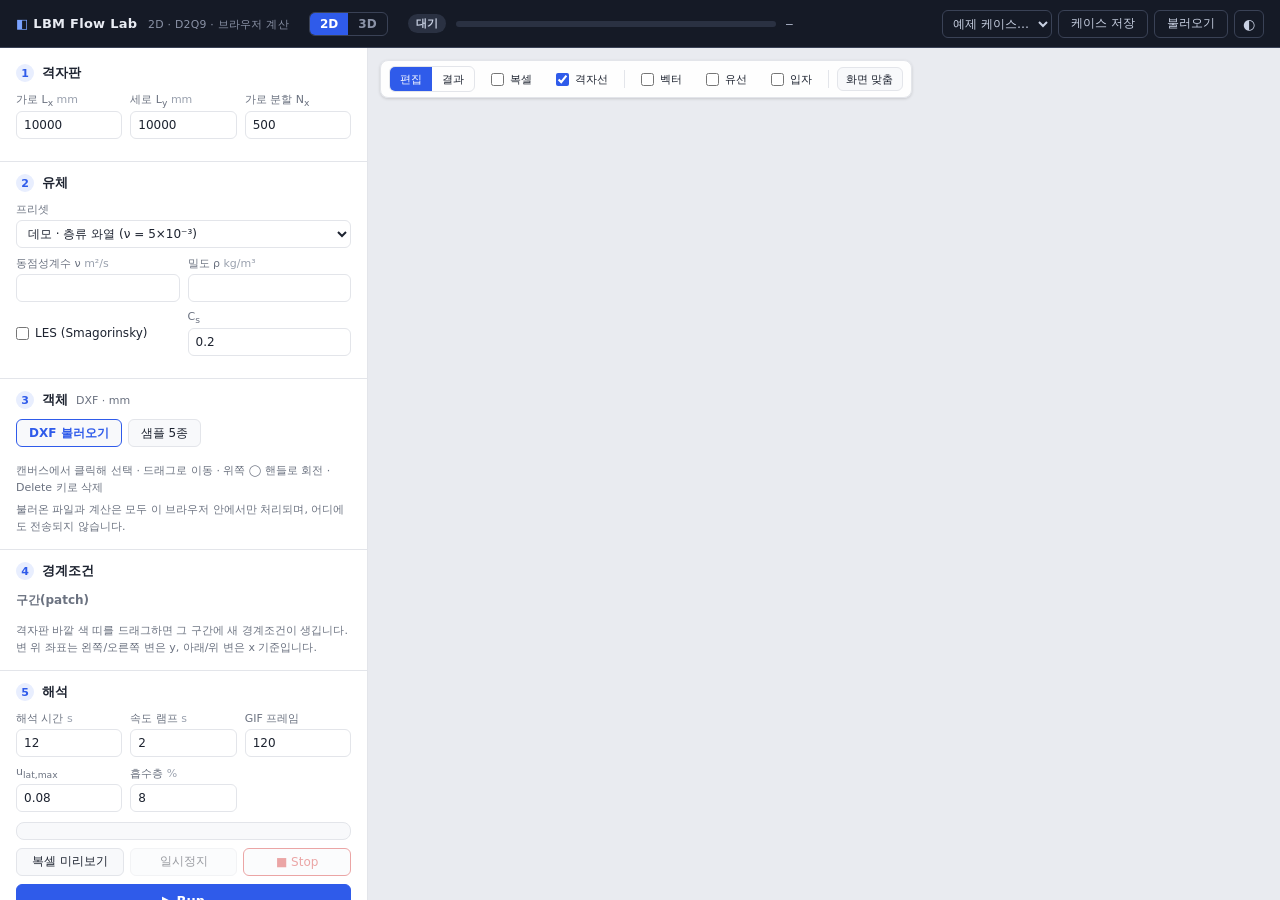
==== index.html @ 23e52643 "3D: WebGPU/CPU D3Q19 solver, three.js editor, rotating-body FSI, examples Co-Authored-By: Claude Opu" ====
<!doctype html>
<html lang="ko" data-theme="dark">
<head>
<meta charset="utf-8">
<meta name="viewport" content="width=device-width, initial-scale=1">
<title>LBM Flow Lab</title>
<meta name="description" content="브라우저에서 바로 실행되는 2D 격자 볼츠만(LBM) 유동 시뮬레이터">
<script>
(() => {
  let pref = 'system';
  try { pref = localStorage.getItem('lbm-theme') || 'system'; } catch (_) {}
  const light = pref === 'light' || (pref === 'system' && window.matchMedia && window.matchMedia('(prefers-color-scheme: light)').matches);
  document.documentElement.dataset.theme = light ? 'light' : 'dark';
})();
</script>
<link rel="stylesheet" href="css/style.css">
</head>
<body>
<header>
  <div class="brand"><span class="logo">◧</span> LBM Flow Lab <small>2D · D2Q9 · 브라우저 계산</small></div>
  <nav class="dimnav"><a class="on" href="index.html">2D</a><a href="3d.html">3D</a></nav>
  <div class="status">
    <span id="stateBadge" class="badge idle">대기</span>
    <div class="progress"><div id="progBar"></div></div>
    <span id="progText" class="mono">–</span>
  </div>
  <div class="hdr-actions">
    <select id="selExample" class="hdr-select" title="예제 케이스 불러오기"><option value="">예제 케이스…</option></select>
    <button id="btnSaveCase" class="ghost" title="현재 설정을 JSON으로 저장">케이스 저장</button>
    <label class="ghost btnlike" title="저장한 JSON 불러오기">불러오기<input id="fileCase" type="file" accept=".json" hidden></label>
    <button id="btnTheme" class="ghost theme-btn" title="테마: 시스템 설정">◐</button>
  </div>
</header>

<main>
<aside id="side">

  <section>
    <h2><span class="num">1</span>격자판</h2>
    <div class="grid3">
      <label>가로 L<sub>x</sub> <em>mm</em><input id="inLx" type="number" min="10" step="100" value="10000"></label>
      <label>세로 L<sub>y</sub> <em>mm</em><input id="inLy" type="number" min="10" step="100" value="10000"></label>
      <label>가로 분할 N<sub>x</sub><input id="inNx" type="number" min="20" max="2000" step="10" value="500"></label>
    </div>
    <p class="readout" id="gridInfo"></p>
  </section>

  <section>
    <h2><span class="num">2</span>유체</h2>
    <label>프리셋
      <select id="inPreset">
        <option value="demo">데모 · 층류 와열 (ν = 5×10⁻³)</option>
        <option value="air">공기 20 °C (LES)</option>
        <option value="water">물 20 °C (LES)</option>
        <option value="custom">사용자 정의</option>
      </select>
    </label>
    <div class="grid2">
      <label>동점성계수 ν <em>m²/s</em><input id="inNu" type="number" step="any"></label>
      <label>밀도 ρ <em>kg/m³</em><input id="inRho" type="number" step="any"></label>
    </div>
    <div class="grid2">
      <label class="check"><input id="inLes" type="checkbox"> LES (Smagorinsky)</label>
      <label>C<sub>s</sub><input id="inCs" type="number" step="0.01" min="0.05" max="0.4" value="0.2"></label>
    </div>
  </section>

  <section>
    <h2><span class="num">3</span>객체 <span class="sub">DXF · mm</span></h2>
    <div class="row">
      <label class="btnlike primary-outline">DXF 불러오기<input id="fileDxf" type="file" accept=".dxf" multiple hidden></label>
      <button id="btnSamples" class="ghost">샘플 5종</button>
    </div>
    <ul id="objList" class="list"></ul>
    <div id="objEditor" class="editor hidden">
      <div class="grid3">
        <label>X <em>mm</em><input id="obX" type="number" step="10"></label>
        <label>Y <em>mm</em><input id="obY" type="number" step="10"></label>
        <label>회전 <em>°</em><input id="obR" type="number" step="1"></label>
      </div>
      <div class="grid3">
        <label>배율<input id="obS" type="number" step="0.05" min="0.01"></label>
        <label>역할
          <select id="obRole">
            <option value="solid">고체</option>
            <option value="inlet">유입 영역</option>
            <option value="outlet">유출 영역</option>
          </select>
        </label>
        <button id="obDel" class="danger">삭제</button>
      </div>
      <div id="roleBox" class="subbox hidden"></div>
      <div id="kinBox" class="subbox">
        <h4>Kinematics (FSI)</h4>
        <label>운동
          <select id="kinMode">
            <option value="off">OFF · 고정</option>
            <option value="free">자유 회전 (팬)</option>
            <option value="hinge">힌지 (스프링)</option>
            <option value="drive">강제 회전 (rpm)</option>
          </select>
        </label>
        <div id="kinOpts" class="hidden">
          <div class="pivot-row">
            <label>회전축 X <em>mm</em><input id="pvX" type="number" step="10"></label>
            <label>회전축 Y <em>mm</em><input id="pvY" type="number" step="10"></label>
            <button id="btnPivot" class="ghost" title="캔버스를 클릭해 회전축 지정">⊕ 지정</button>
          </div>
          <div class="grid3" id="kinPresets">
            <label id="lbInertia">관성<select id="kinI"><option value="light">가벼움</option><option value="normal">보통</option><option value="heavy">무거움</option></select></label>
            <label id="lbSpring">스프링<select id="kinK"><option value="soft">부드러움</option><option value="medium">보통</option><option value="stiff">단단함</option></select></label>
            <label id="lbDamping">감쇠<select id="kinC"><option value="low">낮음</option><option value="medium">보통</option><option value="high">높음</option></select></label>
          </div>
          <div class="grid2" id="kinDrive">
            <label>회전수 <em>rpm</em><input id="kinRpm" type="number" step="1" value="30"></label>
            <label>방향<select id="kinDir"><option value="ccw">반시계</option><option value="cw">시계</option></select></label>
          </div>
          <details class="adv" id="kinAdv">
            <summary>고급 설정 (비워 두면 프리셋 사용)</summary>
            <div class="grid3">
              <label>관성 I <em>kg·m²/m</em><input id="advI" type="number" step="any"></label>
              <label>감쇠 c <em>N·m·s/m</em><input id="advC" type="number" step="any"></label>
              <label>스프링 k <em>N·m/m</em><input id="advK" type="number" step="any"></label>
            </div>
            <div class="grid2">
              <label>최소 각도 <em>°</em><input id="advMin" type="number" step="1"></label>
              <label>최대 각도 <em>°</em><input id="advMax" type="number" step="1"></label>
            </div>
          </details>
        </div>
      </div>
    </div>
    <p class="hint">캔버스에서 클릭해 선택 · 드래그로 이동 · 위쪽 ◯ 핸들로 회전 · Delete 키로 삭제</p>
    <p class="hint">불러온 파일과 계산은 모두 이 브라우저 안에서만 처리되며, 어디에도 전송되지 않습니다.</p>
  </section>

  <section>
    <h2><span class="num">4</span>경계조건</h2>
    <div id="edgeRows"></div>
    <h3>구간(patch) <span class="sub" id="patchCount"></span></h3>
    <ul id="patchList" class="list"></ul>
    <div id="patchEditor" class="editor hidden">
      <div class="grid3">
        <label>변<select id="paEdge"><option value="left">왼쪽</option><option value="right">오른쪽</option><option value="bottom">아래</option><option value="top">위</option></select></label>
        <label>시작 <em>mm</em><input id="paS0" type="number" step="10"></label>
        <label>끝 <em>mm</em><input id="paS1" type="number" step="10"></label>
      </div>
      <div class="grid3" id="paVals"></div>
      <button id="paDel" class="danger wide">구간 삭제</button>
    </div>
    <p class="hint">격자판 바깥 색 띠를 드래그하면 그 구간에 새 경계조건이 생깁니다. 변 위 좌표는 왼쪽/오른쪽 변은 y, 아래/위 변은 x 기준입니다.</p>
  </section>

  <section>
    <h2><span class="num">5</span>해석</h2>
    <div class="grid3">
      <label>해석 시간 <em>s</em><input id="inDur" type="number" step="1" min="0.1" value="12"></label>
      <label>속도 램프 <em>s</em><input id="inRamp" type="number" step="0.5" min="0" value="2"></label>
      <label>GIF 프레임<input id="inFrames" type="number" step="10" min="10" max="400" value="120"></label>
    </div>
    <div class="grid3">
      <label>u<sub>lat,max</sub><input id="inUlat" type="number" step="0.01" min="0.01" max="0.2" value="0.08"></label>
      <label>흡수층 <em>%</em><input id="inSponge" type="number" step="1" min="0" max="25" value="8"></label>
      <span></span>
    </div>
    <div id="params" class="params"></div>
    <div id="warns"></div>
    <div class="row run-row">
      <button id="btnMask" class="ghost">복셀 미리보기</button>
      <button id="btnPause" class="ghost" disabled>일시정지</button>
      <button id="btnStop" class="danger-outline" disabled>■ Stop</button>
    </div>
    <button id="btnRun" class="primary wide run-main">▶ Run</button>
  </section>

  <section>
    <h2><span class="num">6</span>결과 · GIF</h2>
    <label>표시 필드<select id="inField"><option value="umag">속도 크기 |u|</option><option value="vort">와도 ω</option><option value="pressure">압력 p</option></select></label>
    <div class="row">
      <button id="btnEmit" class="ghost toggle" title="결과 화면을 클릭해 입자 방출점 추가">입자 방출점 추가</button>
      <button id="btnEmitClear" class="ghost">방출점 초기화</button>
    </div>
    <div class="grid3">
      <label>FPS<input id="inFps" type="number" min="1" max="50" value="15"></label>
      <label>배율<select id="inGifScale"><option value="1">×1</option><option value="2">×2</option></select></label>
      <span></span>
    </div>
    <div class="row">
      <label class="check"><input id="gifVec" type="checkbox"> 벡터 포함</label>
      <label class="check"><input id="gifPart" type="checkbox"> 입자 포함</label>
    </div>
    <button id="btnGif" class="primary wide" disabled>GIF 만들기</button>
    <div id="gifBox" class="gifbox hidden"><img id="gifImg" alt="GIF 미리보기"><a id="gifLink" download="lbm.gif">GIF 다운로드</a></div>
  </section>

  <section>
    <h2><span class="num">7</span>물체 하중 <span class="sub">단위 깊이당</span></h2>
    <div class="tablewrap"><table class="loads" id="loadTable"></table></div>
    <div class="grid2">
      <label>객체<select id="loadObj"></select></label>
      <label>항목<select id="loadQty"><option value="fx">F<sub>x</sub> [N/m]</option><option value="fy">F<sub>y</sub> [N/m]</option><option value="m">M [N·m/m]</option><option value="theta">각도 [°]</option><option value="rpm">회전수 [rpm]</option></select></label>
    </div>
    <canvas id="loadChart" width="336" height="140"></canvas>
    <p class="hint">C<sub>d</sub>, C<sub>l</sub>은 최대 유입 속도와 객체 높이(y 방향 크기) 기준입니다. 평균은 해석 후반 50% 구간입니다.</p>
  </section>
</aside>

<section id="stage">
  <canvas id="cv"></canvas>
  <div class="toolbar">
    <div class="seg" id="viewSeg">
      <button data-view="edit" class="on">편집</button>
      <button data-view="result">결과</button>
    </div>
    <label class="check small"><input id="chkMask" type="checkbox"> 복셀</label>
    <label class="check small"><input id="chkGrid" type="checkbox" checked> 격자선</label>
    <span class="sep"></span>
    <label class="check small"><input id="chkVec" type="checkbox"> 벡터</label>
    <label class="check small"><input id="chkStream" type="checkbox"> 유선</label>
    <label class="check small"><input id="chkPart" type="checkbox"> 입자</label>
    <span class="sep"></span>
    <button id="btnFit" class="ghost small">화면 맞춤</button>
  </div>
  <div id="legend" class="legend hidden">
    <div id="lgName" class="lg-name"></div>
    <canvas id="legendCv" width="160" height="10"></canvas>
    <div class="lg-labels"><span id="lgLo"></span><span id="lgHi"></span></div>
    <div class="lg-labels lg-mean"><span id="lgL"></span><span id="lgR"></span></div>
  </div>
  <div id="modeHint" class="modehint hidden"></div>
  <div id="cursorInfo" class="cursor mono"></div>
  <div id="toast" class="toast hidden"></div>
</section>
</main>
<script src="js/api.js"></script>
<script src="js/app.js"></script>
</body>
</html>
---- css/style.css ----
:root {
  --bg: #0f131b; --panel: #161b25; --panel-2: #1c2230; --line: #2a3242; --text: #e3e8f2; --muted: #8a94a8; --faint: #6b7487;
  --accent: #6d95ff; --accent-strong: #4f7cf5; --accent-soft: rgba(109, 149, 255, 0.16); --danger: #f06a6a; --danger-soft: rgba(240, 106, 106, 0.4);
  --warn-bg: rgba(234, 179, 8, 0.12); --warn-line: rgba(234, 179, 8, 0.35); --warn-text: #f5d376;
  --header: #0b0e14; --header-text: #e9ecf3; --header-muted: #8b93a7; --header-line: #2b3242;
  --stage: #0b0f16; --overlay: rgba(22, 27, 37, 0.92); --input: #11161f; --hover: #232a3a;
  --cv-domain: #141a24; --cv-grid-minor: rgba(220, 230, 255, 0.06); --cv-grid-major: rgba(220, 230, 255, 0.13);
  --cv-border: #4a5468; --cv-axis: #8a94a8; --cv-solid-fill: 0.32;
  --radius: 8px; font-size: 13px; color-scheme: dark;
}
:root[data-theme="light"] {
  --bg: #f4f5f7; --panel: #ffffff; --panel-2: #f8f9fb; --line: #e3e5ea; --text: #1d2330; --muted: #6b7280; --faint: #9aa1ae;
  --accent: #2f5bea; --accent-strong: #2f5bea; --accent-soft: #e8eefe; --danger: #d33a3a; --danger-soft: #f0c4c4;
  --warn-bg: #fff7e0; --warn-line: #f3dfa4; --warn-text: #8a5a00;
  --header: #151a26; --header-text: #e9ecf3; --header-muted: #8b93a7; --header-line: #3a4256;
  --stage: #e9ebf0; --overlay: rgba(255, 255, 255, 0.94); --input: #ffffff; --hover: #f3f5fa;
  --cv-domain: #ffffff; --cv-grid-minor: rgba(20, 30, 50, 0.07); --cv-grid-major: rgba(20, 30, 50, 0.14);
  --cv-border: #8b93a3; --cv-axis: #6b7280; --cv-solid-fill: 0.25;
  color-scheme: light;
}
* { box-sizing: border-box; }
html, body { margin: 0; height: 100%; background: var(--bg); color: var(--text);
  font-family: "Pretendard", "Apple SD Gothic Neo", "Malgun Gothic", system-ui, sans-serif; }
.mono { font-family: ui-monospace, "SF Mono", Consolas, monospace; font-size: 12px; }
header { height: 48px; display: flex; align-items: center; gap: 20px; padding: 0 16px; background: var(--header); color: var(--header-text); border-bottom: 1px solid var(--header-line); }
.brand { font-weight: 700; letter-spacing: .02em; white-space: nowrap; }
.brand small { font-weight: 400; color: var(--header-muted); margin-left: 6px; }
.logo { color: #7aa2ff; }
.status { display: flex; align-items: center; gap: 10px; flex: 1; min-width: 0; }
.progress { flex: 1; max-width: 320px; height: 6px; background: #2a3142; border-radius: 3px; overflow: hidden; }
#progBar { height: 100%; width: 0; background: #7aa2ff; transition: width .2s; }
#progText { color: #b7bfd2; white-space: nowrap; overflow: hidden; text-overflow: ellipsis; }
.badge { padding: 2px 8px; border-radius: 10px; font-size: 11px; font-weight: 600; background: #2a3142; color: #c9d1e3; white-space: nowrap; }
.badge.running { background: #1f9d55; color: #fff; } .badge.paused { background: #b7791f; color: #fff; }
.badge.done { background: #2f5bea; color: #fff; } .badge.diverged, .badge.error { background: #d33a3a; color: #fff; }
.badge.building { background: #6b7280; color: #fff; }
.hdr-actions { display: flex; gap: 6px; align-items: center; }
.hdr-actions .ghost, .hdr-select { color: #c9d1e3; border-color: var(--header-line); background: transparent; }
.hdr-actions .ghost:hover { background: rgba(255, 255, 255, 0.06); }
.hdr-select { width: auto; height: 28px; border: 1px solid var(--header-line); border-radius: 6px; padding: 0 6px; }
.hdr-select option { color: #1d2330; background: #fff; }
.theme-btn { width: 30px; padding: 0; font-size: 14px; }

main { display: flex; height: calc(100% - 48px); }
#side { width: 368px; min-width: 368px; overflow-y: auto; background: var(--panel); border-right: 1px solid var(--line); padding: 4px 0 24px; }
#side section { padding: 12px 16px 14px; border-bottom: 1px solid var(--line); }
h2 { font-size: 13px; margin: 0 0 10px; display: flex; align-items: center; gap: 8px; }
h3 { font-size: 12px; margin: 12px 0 6px; color: var(--muted); font-weight: 600; }
.num { width: 18px; height: 18px; border-radius: 50%; background: var(--accent-soft); color: var(--accent); display: inline-grid; place-items: center; font-size: 11px; }
.sub { font-weight: 400; color: var(--muted); font-size: 11px; }
label { display: block; font-size: 11px; color: var(--muted); margin-bottom: 8px; min-width: 0; white-space: nowrap; }
label em { font-style: normal; color: var(--faint); }
label > input[type=number], label > select { display: block; margin-top: 3px; }
input[type=number], select { width: 100%; height: 28px; border: 1px solid var(--line); border-radius: 6px; padding: 0 7px;
  font-size: 12px; color: var(--text); background: var(--input); font-family: inherit; }
input:focus, select:focus { outline: 2px solid var(--accent-soft); border-color: var(--accent); }
.grid2 { display: grid; grid-template-columns: 1fr 1fr; gap: 8px; }
.grid3 { display: grid; grid-template-columns: 1fr 1fr 1fr; gap: 8px; align-items: end; }
.check { display: flex; flex-direction: row; align-items: center; gap: 6px; color: var(--text); font-size: 12px; }
.check input { margin: 0; accent-color: var(--accent); }
.row { display: flex; gap: 6px; flex-wrap: wrap; margin-bottom: 8px; }
button, .btnlike { height: 28px; padding: 0 12px; border-radius: 6px; border: 1px solid var(--line); background: var(--panel-2);
  font-size: 12px; cursor: pointer; color: var(--text); display: inline-flex; align-items: center; justify-content: center;
  font-family: inherit; flex-direction: row; margin: 0; white-space: nowrap; }
button:disabled { opacity: .45; cursor: default; }
.primary { background: var(--accent-strong); border-color: var(--accent-strong); color: #fff; font-weight: 600; }
.primary-outline { border-color: var(--accent); color: var(--accent); font-weight: 600; }
.danger { border-color: var(--danger-soft); color: var(--danger); }
.danger-outline { border-color: var(--danger); color: var(--danger); }
.ghost:hover, .btnlike:hover { background: var(--hover); }
.toggle.on { background: var(--accent-soft); border-color: var(--accent); color: var(--accent); }
.wide { width: 100%; }
.small { height: 24px; font-size: 11px; padding: 0 8px; }
.hint { font-size: 11px; color: var(--muted); line-height: 1.5; margin: 6px 0 0; }
.readout { margin: 0; font-size: 11px; color: var(--muted); }
.hidden { display: none !important; }
.list { list-style: none; padding: 0; margin: 4px 0 8px; display: flex; flex-direction: column; gap: 4px; }
.list li { display: flex; align-items: center; gap: 8px; padding: 5px 8px; border: 1px solid var(--line); border-radius: 6px; cursor: pointer; font-size: 12px; }
.list li.on { border-color: var(--accent); background: var(--accent-soft); }
.list li .sw { width: 10px; height: 10px; border-radius: 2px; flex: none; }
.list li .meta { margin-left: auto; color: var(--muted); font-size: 11px; }
.tag { font-size: 10px; padding: 1px 5px; border-radius: 4px; border: 1px solid var(--line); color: var(--muted); }
.editor { background: var(--panel-2); border: 1px solid var(--line); border-radius: var(--radius); padding: 8px 8px 2px; margin-bottom: 6px; }
.editor .wide { margin-bottom: 8px; }
.subbox { border-top: 1px dashed var(--line); margin-top: 4px; padding-top: 8px; }
.subbox h4 { margin: 0 0 6px; font-size: 11px; color: var(--text); font-weight: 600; }
details.adv { margin: 2px 0 8px; }
details.adv summary { font-size: 11px; color: var(--muted); cursor: pointer; margin-bottom: 6px; }
.pivot-row { display: grid; grid-template-columns: 1fr 1fr auto; gap: 6px; align-items: end; }
.edge-row { display: grid; grid-template-columns: 52px 92px 1fr 1fr; gap: 6px; align-items: center; margin-bottom: 6px; }
.edge-row .ename { font-size: 12px; font-weight: 600; display: flex; align-items: center; gap: 6px; }
.edge-row label { margin: 0; }
.edge-row label > input { margin-top: 0; }
.edge-row input, .edge-row select { height: 26px; }
.params { display: grid; grid-template-columns: auto 1fr auto 1fr; gap: 3px 10px; font-size: 11px; background: var(--panel-2);
  border: 1px solid var(--line); border-radius: var(--radius); padding: 8px 10px; margin: 2px 0 8px; }
.params b { color: var(--muted); font-weight: 500; } .params span { font-family: ui-monospace, Consolas, monospace; }
.warn { font-size: 11px; color: var(--warn-text); background: var(--warn-bg); border: 1px solid var(--warn-line); border-radius: 6px; padding: 6px 8px; margin-bottom: 6px; line-height: 1.45; }
.run-row button { flex: 1; padding: 0 6px; }
.run-main { height: 34px; font-size: 13px; }
.gifbox { margin-top: 8px; border: 1px solid var(--line); border-radius: var(--radius); padding: 8px; text-align: center; }
.gifbox img { max-width: 100%; display: block; margin: 0 auto 6px; image-rendering: pixelated; }
.gifbox a { color: var(--accent); font-weight: 600; text-decoration: none; }
.tablewrap { overflow-x: auto; margin-bottom: 8px; }
.loads { width: 100%; border-collapse: collapse; font-size: 11px; margin-bottom: 8px; }
.loads th, .loads td { padding: 3px 4px; border-bottom: 1px solid var(--line); text-align: right; white-space: nowrap; }
.loads th:first-child, .loads td:first-child { text-align: left; max-width: 90px; overflow: hidden; text-overflow: ellipsis; }
.loads th { color: var(--muted); font-weight: 500; }
.loads td { font-family: ui-monospace, Consolas, monospace; }
#loadChart { width: 100%; height: 140px; display: block; background: var(--panel-2); border: 1px solid var(--line); border-radius: 6px; }

#stage { flex: 1; position: relative; overflow: hidden; background: var(--stage); }
#cv { position: absolute; inset: 0; width: 100%; height: 100%; display: block; }
.toolbar { position: absolute; top: 12px; left: 12px; display: flex; align-items: center; gap: 8px; background: var(--overlay);
  border: 1px solid var(--line); border-radius: var(--radius); padding: 5px 8px; box-shadow: 0 1px 3px rgba(0,0,0,.15); flex-wrap: wrap; max-width: calc(100% - 24px); }
.toolbar .check { margin: 0; font-size: 11px; }
.toolbar .sep { width: 1px; height: 18px; background: var(--line); }
.seg { display: flex; border: 1px solid var(--line); border-radius: 6px; overflow: hidden; }
.seg button { border: 0; border-radius: 0; height: 24px; font-size: 11px; padding: 0 10px; background: transparent; }
.seg button.on { background: var(--accent-strong); color: #fff; }
.legend { position: absolute; right: 12px; bottom: 10px; background: var(--overlay); border: 1px solid var(--line); border-radius: 6px; padding: 6px 8px 5px; font-size: 10px; }
.legend canvas { display: block; width: 160px; height: 10px; border-radius: 2px; }
.lg-name { font-weight: 600; color: var(--text); margin-bottom: 4px; }
.lg-labels { display: flex; justify-content: space-between; gap: 8px; margin-top: 3px; color: var(--muted); font-family: ui-monospace, Consolas, monospace; }
.lg-mean { font-family: inherit; color: var(--text); }
.cursor { position: absolute; left: 12px; bottom: 10px; max-width: calc(100% - 220px); color: var(--muted); background: var(--overlay); padding: 3px 7px; border-radius: 5px; }
.cursor:empty { display: none; }
.modehint { position: absolute; left: 50%; top: 56px; transform: translateX(-50%); background: var(--accent-strong); color: #fff; padding: 6px 12px; border-radius: 6px; font-size: 12px; }
.toast { position: absolute; left: 50%; bottom: 24px; transform: translateX(-50%); background: #151a26; color: #fff; padding: 8px 14px;
  border-radius: 8px; font-size: 12px; box-shadow: 0 4px 14px rgba(0,0,0,.25); border: 1px solid #2b3242; }
.fatal { position: fixed; left: 50%; top: 60px; transform: translateX(-50%); background: #d33a3a; color: #fff; padding: 10px 16px; border-radius: 8px; z-index: 10; font-size: 13px; }
.dimnav { display: flex; border: 1px solid var(--header-line); border-radius: 6px; overflow: hidden; }
.dimnav a { color: var(--header-muted); text-decoration: none; font-size: 12px; font-weight: 600; padding: 4px 10px; }
.dimnav a.on { background: #2f5bea; color: #fff; }
.dimnav a:not(.on):hover { background: rgba(255, 255, 255, 0.06); color: var(--header-text); }
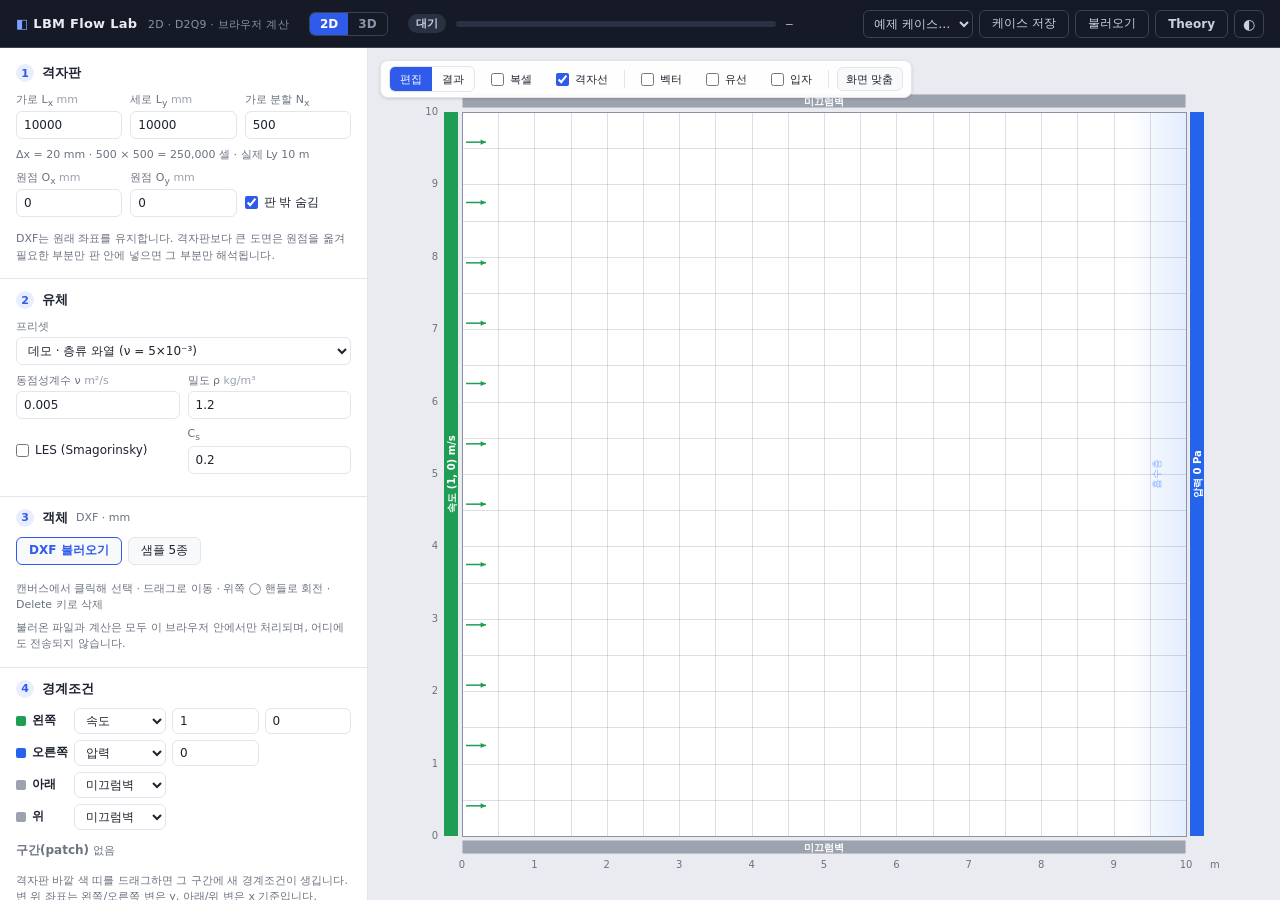
==== commit 39eebc00: "3D v0.5 WIP: dx grid, origin, ABL inflow, periodic, mean/probes, 3D analysis, theory page, validatio" ====
--- a/index.html
+++ b/index.html
@@ -28,6 +28,7 @@
     <select id="selExample" class="hdr-select" title="예제 케이스 불러오기"><option value="">예제 케이스…</option></select>
     <button id="btnSaveCase" class="ghost" title="현재 설정을 JSON으로 저장">케이스 저장</button>
     <label class="ghost btnlike" title="저장한 JSON 불러오기">불러오기<input id="fileCase" type="file" accept=".json" hidden></label>
+    <a class="ghost btnlike theory-btn" href="theory.html" title="이론식과 구현, 검증 결과">Theory</a>
     <button id="btnTheme" class="ghost theme-btn" title="테마: 시스템 설정">◐</button>
   </div>
 </header>
@@ -43,6 +44,12 @@
       <label>가로 분할 N<sub>x</sub><input id="inNx" type="number" min="20" max="2000" step="10" value="500"></label>
     </div>
     <p class="readout" id="gridInfo"></p>
+    <div class="grid3 origin2d">
+      <label>원점 O<sub>x</sub> <em>mm</em><input id="inOx" type="number" step="100" value="0"></label>
+      <label>원점 O<sub>y</sub> <em>mm</em><input id="inOy" type="number" step="100" value="0"></label>
+      <label class="check"><input id="chkClip2" type="checkbox" checked> 판 밖 숨김</label>
+    </div>
+    <p class="hint">DXF는 원래 좌표를 유지합니다. 격자판보다 큰 도면은 원점을 옮겨 필요한 부분만 판 안에 넣으면 그 부분만 해석됩니다.</p>
   </section>
 
   <section>
--- a/css/style.css
+++ b/css/style.css
@@ -133,3 +133,6 @@
 .dimnav a { color: var(--header-muted); text-decoration: none; font-size: 12px; font-weight: 600; padding: 4px 10px; }
 .dimnav a.on { background: #2f5bea; color: #fff; }
 .dimnav a:not(.on):hover { background: rgba(255, 255, 255, 0.06); color: var(--header-text); }
+.theory-btn { text-decoration: none; color: #c9d1e3; border-color: var(--header-line); background: transparent; font-weight: 600; }
+.theory-btn:hover { background: rgba(255, 255, 255, 0.06); }
+.origin2d { margin-top: 8px; } .origin2d .check { margin-bottom: 14px; }
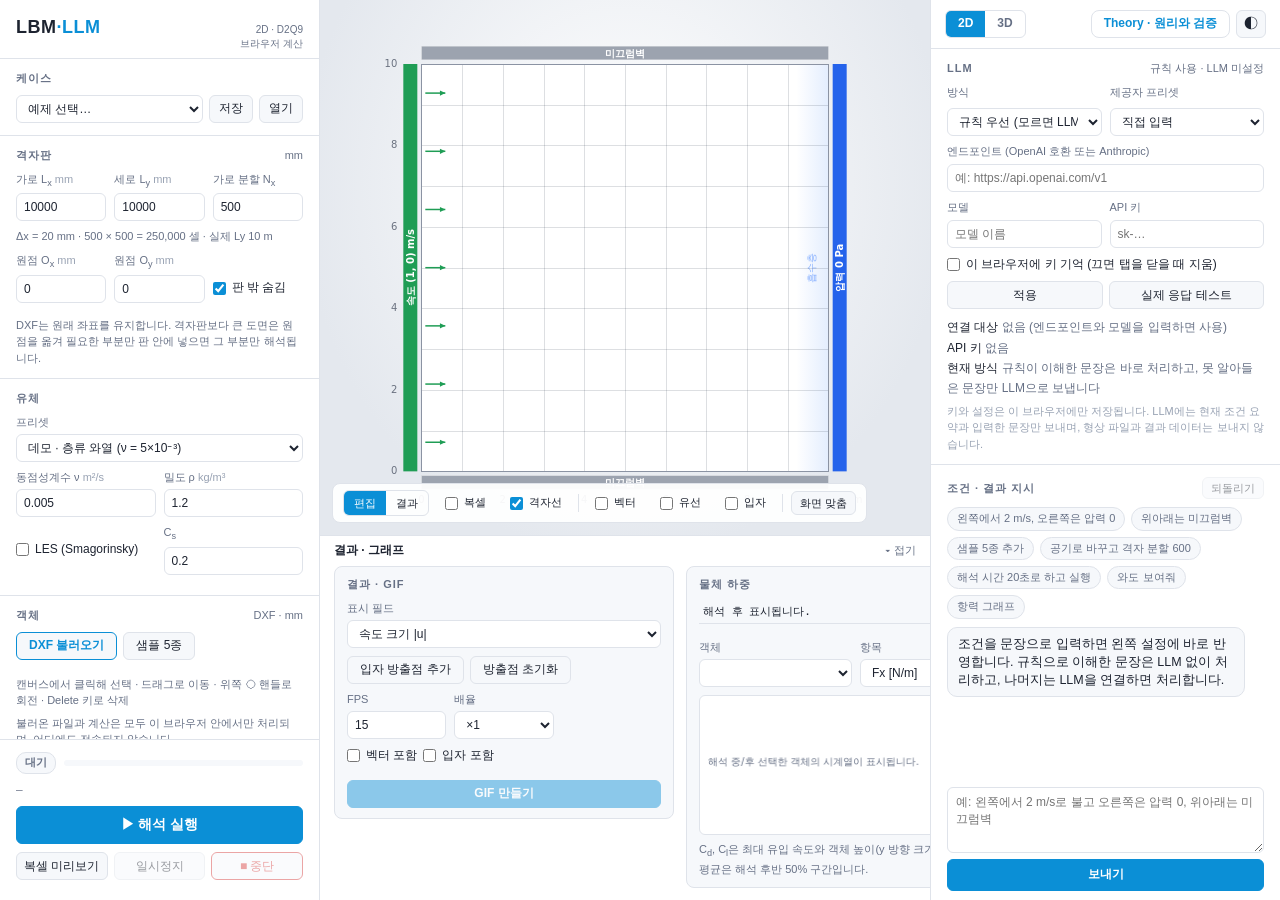
==== commit edd60299: "LBM-LLM-web: FEM-LLM-web style 3-pane UI, rule-first parser and browser-direct LLM (2D/3D) - 3-pane " ====
--- a/index.html
+++ b/index.html
@@ -3,8 +3,8 @@
 <head>
 <meta charset="utf-8">
 <meta name="viewport" content="width=device-width, initial-scale=1">
-<title>LBM Flow Lab</title>
-<meta name="description" content="브라우저에서 바로 실행되는 2D 격자 볼츠만(LBM) 유동 시뮬레이터">
+<title>LBM-LLM-web · 2D</title>
+<meta name="description" content="브라우저에서 바로 실행되는 2D 격자 볼츠만(LBM) 유동 시뮬레이터 + 자연어(LLM) 조건 지시">
 <script>
 (() => {
   let pref = 'system';
@@ -14,30 +14,22 @@
 })();
 </script>
 <link rel="stylesheet" href="css/style.css">
+<link rel="stylesheet" href="css/simweb.css">
 </head>
 <body>
-<header>
-  <div class="brand"><span class="logo">◧</span> LBM Flow Lab <small>2D · D2Q9 · 브라우저 계산</small></div>
-  <nav class="dimnav"><a class="on" href="index.html">2D</a><a href="3d.html">3D</a></nav>
-  <div class="status">
-    <span id="stateBadge" class="badge idle">대기</span>
-    <div class="progress"><div id="progBar"></div></div>
-    <span id="progText" class="mono">–</span>
-  </div>
-  <div class="hdr-actions">
-    <select id="selExample" class="hdr-select" title="예제 케이스 불러오기"><option value="">예제 케이스…</option></select>
-    <button id="btnSaveCase" class="ghost" title="현재 설정을 JSON으로 저장">케이스 저장</button>
-    <label class="ghost btnlike" title="저장한 JSON 불러오기">불러오기<input id="fileCase" type="file" accept=".json" hidden></label>
-    <a class="ghost btnlike theory-btn" href="theory.html" title="이론식과 구현, 검증 결과">Theory</a>
-    <button id="btnTheme" class="ghost theme-btn" title="테마: 시스템 설정">◐</button>
-  </div>
-</header>
-
-<main>
-<aside id="side">
-
-  <section>
-    <h2><span class="num">1</span>격자판</h2>
+<div id="app">
+<aside id="left">
+  <header><h1>LBM<span>·LLM</span></h1><div id="tools">2D · D2Q9<br>브라우저 계산</div></header>
+  <section>
+    <h2>케이스</h2>
+    <div class="case-row">
+      <select id="selExample" title="예제 케이스 불러오기"><option value="">예제 선택…</option></select>
+      <button id="btnSaveCase" class="ghost" title="현재 설정을 JSON으로 저장">저장</button>
+      <label class="ghost btnlike" title="저장한 JSON 불러오기">열기<input id="fileCase" type="file" accept=".json" hidden></label>
+    </div>
+  </section>
+  <section>
+    <h2>격자판 <small>mm</small></h2>
     <div class="grid3">
       <label>가로 L<sub>x</sub> <em>mm</em><input id="inLx" type="number" min="10" step="100" value="10000"></label>
       <label>세로 L<sub>y</sub> <em>mm</em><input id="inLy" type="number" min="10" step="100" value="10000"></label>
@@ -51,9 +43,8 @@
     </div>
     <p class="hint">DXF는 원래 좌표를 유지합니다. 격자판보다 큰 도면은 원점을 옮겨 필요한 부분만 판 안에 넣으면 그 부분만 해석됩니다.</p>
   </section>
-
-  <section>
-    <h2><span class="num">2</span>유체</h2>
+  <section>
+    <h2>유체</h2>
     <label>프리셋
       <select id="inPreset">
         <option value="demo">데모 · 층류 와열 (ν = 5×10⁻³)</option>
@@ -71,9 +62,8 @@
       <label>C<sub>s</sub><input id="inCs" type="number" step="0.01" min="0.05" max="0.4" value="0.2"></label>
     </div>
   </section>
-
-  <section>
-    <h2><span class="num">3</span>객체 <span class="sub">DXF · mm</span></h2>
+  <section>
+    <h2>객체 <small>DXF · mm</small></h2>
     <div class="row">
       <label class="btnlike primary-outline">DXF 불러오기<input id="fileDxf" type="file" accept=".dxf" multiple hidden></label>
       <button id="btnSamples" class="ghost">샘플 5종</button>
@@ -140,9 +130,8 @@
     <p class="hint">캔버스에서 클릭해 선택 · 드래그로 이동 · 위쪽 ◯ 핸들로 회전 · Delete 키로 삭제</p>
     <p class="hint">불러온 파일과 계산은 모두 이 브라우저 안에서만 처리되며, 어디에도 전송되지 않습니다.</p>
   </section>
-
-  <section>
-    <h2><span class="num">4</span>경계조건</h2>
+  <section>
+    <h2>경계조건</h2>
     <div id="edgeRows"></div>
     <h3>구간(patch) <span class="sub" id="patchCount"></span></h3>
     <ul id="patchList" class="list"></ul>
@@ -157,9 +146,8 @@
     </div>
     <p class="hint">격자판 바깥 색 띠를 드래그하면 그 구간에 새 경계조건이 생깁니다. 변 위 좌표는 왼쪽/오른쪽 변은 y, 아래/위 변은 x 기준입니다.</p>
   </section>
-
-  <section>
-    <h2><span class="num">5</span>해석</h2>
+  <section>
+    <h2>해석 설정</h2>
     <div class="grid3">
       <label>해석 시간 <em>s</em><input id="inDur" type="number" step="1" min="0.1" value="12"></label>
       <label>속도 램프 <em>s</em><input id="inRamp" type="number" step="0.5" min="0" value="2"></label>
@@ -172,46 +160,19 @@
     </div>
     <div id="params" class="params"></div>
     <div id="warns"></div>
+  </section>
+  <section class="run">
+    <div class="stat"><span id="stateBadge" class="badge idle">대기</span><div class="progress"><div id="progBar"></div></div></div>
+    <span id="progText" class="mono">–</span>
+    <button id="btnRun" class="primary wide run-main">▶ 해석 실행</button>
     <div class="row run-row">
       <button id="btnMask" class="ghost">복셀 미리보기</button>
       <button id="btnPause" class="ghost" disabled>일시정지</button>
-      <button id="btnStop" class="danger-outline" disabled>■ Stop</button>
-    </div>
-    <button id="btnRun" class="primary wide run-main">▶ Run</button>
-  </section>
-
-  <section>
-    <h2><span class="num">6</span>결과 · GIF</h2>
-    <label>표시 필드<select id="inField"><option value="umag">속도 크기 |u|</option><option value="vort">와도 ω</option><option value="pressure">압력 p</option></select></label>
-    <div class="row">
-      <button id="btnEmit" class="ghost toggle" title="결과 화면을 클릭해 입자 방출점 추가">입자 방출점 추가</button>
-      <button id="btnEmitClear" class="ghost">방출점 초기화</button>
-    </div>
-    <div class="grid3">
-      <label>FPS<input id="inFps" type="number" min="1" max="50" value="15"></label>
-      <label>배율<select id="inGifScale"><option value="1">×1</option><option value="2">×2</option></select></label>
-      <span></span>
-    </div>
-    <div class="row">
-      <label class="check"><input id="gifVec" type="checkbox"> 벡터 포함</label>
-      <label class="check"><input id="gifPart" type="checkbox"> 입자 포함</label>
-    </div>
-    <button id="btnGif" class="primary wide" disabled>GIF 만들기</button>
-    <div id="gifBox" class="gifbox hidden"><img id="gifImg" alt="GIF 미리보기"><a id="gifLink" download="lbm.gif">GIF 다운로드</a></div>
-  </section>
-
-  <section>
-    <h2><span class="num">7</span>물체 하중 <span class="sub">단위 깊이당</span></h2>
-    <div class="tablewrap"><table class="loads" id="loadTable"></table></div>
-    <div class="grid2">
-      <label>객체<select id="loadObj"></select></label>
-      <label>항목<select id="loadQty"><option value="fx">F<sub>x</sub> [N/m]</option><option value="fy">F<sub>y</sub> [N/m]</option><option value="m">M [N·m/m]</option><option value="theta">각도 [°]</option><option value="rpm">회전수 [rpm]</option></select></label>
-    </div>
-    <canvas id="loadChart" width="336" height="140"></canvas>
-    <p class="hint">C<sub>d</sub>, C<sub>l</sub>은 최대 유입 속도와 객체 높이(y 방향 크기) 기준입니다. 평균은 해석 후반 50% 구간입니다.</p>
+      <button id="btnStop" class="danger-outline" disabled>■ 중단</button>
+    </div>
   </section>
 </aside>
-
+<main>
 <section id="stage">
   <canvas id="cv"></canvas>
   <div class="toolbar">
@@ -238,8 +199,52 @@
   <div id="cursorInfo" class="cursor mono"></div>
   <div id="toast" class="toast hidden"></div>
 </section>
+<div id="bottom">
+  <div class="bbar" id="bottomBar"><b>결과 · 그래프</b><span id="bottomInfo"></span><span class="caret" id="bottomCaret">▾ 접기</span></div>
+  <div class="cards">
+    <div class="card">
+      <h2>결과 · GIF</h2>
+    <label>표시 필드<select id="inField"><option value="umag">속도 크기 |u|</option><option value="vort">와도 ω</option><option value="pressure">압력 p</option></select></label>
+    <div class="row">
+      <button id="btnEmit" class="ghost toggle" title="결과 화면을 클릭해 입자 방출점 추가">입자 방출점 추가</button>
+      <button id="btnEmitClear" class="ghost">방출점 초기화</button>
+    </div>
+    <div class="grid3">
+      <label>FPS<input id="inFps" type="number" min="1" max="50" value="15"></label>
+      <label>배율<select id="inGifScale"><option value="1">×1</option><option value="2">×2</option></select></label>
+      <span></span>
+    </div>
+    <div class="row">
+      <label class="check"><input id="gifVec" type="checkbox"> 벡터 포함</label>
+      <label class="check"><input id="gifPart" type="checkbox"> 입자 포함</label>
+    </div>
+    <button id="btnGif" class="primary wide" disabled>GIF 만들기</button>
+    <div id="gifBox" class="gifbox hidden"><img id="gifImg" alt="GIF 미리보기"><a id="gifLink" download="lbm.gif">GIF 다운로드</a></div>
+    </div>
+    <div class="card">
+      <h2>물체 하중 <small>단위 깊이당</small></h2>
+    <div class="tablewrap"><table class="loads" id="loadTable"></table></div>
+    <div class="grid2">
+      <label>객체<select id="loadObj"></select></label>
+      <label>항목<select id="loadQty"><option value="fx">F<sub>x</sub> [N/m]</option><option value="fy">F<sub>y</sub> [N/m]</option><option value="m">M [N·m/m]</option><option value="theta">각도 [°]</option><option value="rpm">회전수 [rpm]</option></select></label>
+    </div>
+    <canvas id="loadChart" width="336" height="140"></canvas>
+    <p class="hint">C<sub>d</sub>, C<sub>l</sub>은 최대 유입 속도와 객체 높이(y 방향 크기) 기준입니다. 평균은 해석 후반 50% 구간입니다.</p>
+    </div>
+  </div>
+</div>
 </main>
+<aside id="right">
+  <div class="topbar">
+    <nav class="dimnav"><a class="on" href="index.html">2D</a><a href="3d.html">3D</a></nav>
+    <a class="btn" href="theory.html" target="_blank" rel="noopener">Theory · 원리와 검증</a>
+    <button id="btnTheme" class="ghost theme-btn" title="테마: 시스템 설정">◐</button>
+  </div>
+  <div id="agentPanel"></div>
+</aside>
+</div>
 <script src="js/api.js"></script>
 <script src="js/app.js"></script>
+<script type="module" src="js/agent2d.js"></script>
 </body>
 </html>
--- a/css/simweb.css
+++ b/css/simweb.css
@@ -0,0 +1,99 @@
+:root{--bg:#0e1116;--panel:#151a22;--panel-2:#1b222c;--line:#2a3340;--text:#dbe3ee;--muted:#8492a6;--faint:#667388;--accent:#4cc2ff;--accent-strong:#4cc2ff;--accent-soft:rgba(76,194,255,.14);--accent2:#ff5fa8;--ok:#57d9a3;--warn:#ffc857;--err:#ff6b6b;--danger:#ff6b6b;--danger-soft:rgba(255,107,107,.45);--input:#1b222c;--hover:#222b37;--stage:#0b0e13;--overlay:rgba(21,26,34,.9);--warn-bg:rgba(255,200,87,.1);--warn-line:rgba(255,200,87,.35);--warn-text:#ffc857;--on-accent:#04121c;--radius:8px;--r:8px}
+:root[data-theme="light"]{--bg:#f2f4f7;--panel:#ffffff;--panel-2:#f6f8fb;--line:#dfe3ea;--text:#1d2330;--muted:#667085;--faint:#98a2b3;--accent:#0b8fd6;--accent-strong:#0b8fd6;--accent-soft:#e3f3fc;--ok:#139964;--warn:#a86b00;--err:#d33a3a;--danger:#d33a3a;--danger-soft:#f0c4c4;--input:#ffffff;--hover:#f1f4f9;--stage:#e9ecf1;--overlay:rgba(255,255,255,.94);--warn-bg:#fff7e0;--warn-line:#f3dfa4;--warn-text:#8a5a00;--on-accent:#fff}
+html,body{height:100%;margin:0;overflow:hidden}
+body{background:var(--bg);color:var(--text);font:13px/1.45 -apple-system,BlinkMacSystemFont,"Apple SD Gothic Neo","Pretendard","Noto Sans KR","Segoe UI",sans-serif}
+#app{display:grid;grid-template-columns:320px minmax(0,1fr) 350px;height:100vh;overflow:hidden}
+#app>*{min-height:0;height:100vh}
+#left,#right{background:var(--panel);overflow-y:auto;display:flex;flex-direction:column}
+#left{border-right:1px solid var(--line)}
+#right{border-left:1px solid var(--line)}
+#left>header{height:auto;padding:14px 16px 8px;display:flex;align-items:baseline;justify-content:space-between;gap:8px;background:none;border:0;color:var(--text)}
+h1{margin:0;font-size:18px;letter-spacing:.5px}
+h1 span{color:var(--accent)}
+#tools{font-size:10px;color:var(--muted);text-align:right;line-height:1.35}
+#left section,#right section{padding:12px 16px;border-top:1px solid var(--line)}
+#app h2{margin:0 0 8px;font-size:11px;letter-spacing:1px;text-transform:uppercase;color:var(--muted);display:flex;justify-content:space-between;align-items:baseline;gap:8px}
+#app h2 small,#app h2 .sub{text-transform:none;letter-spacing:0;font-weight:400;font-size:11px}
+#app h3{font-size:11px;margin:10px 0 6px;color:var(--muted);font-weight:600}
+input[type=number],input[type=text],input[type=password],select,textarea{font:inherit;font-size:12px;color:var(--text);background:var(--input);border:1px solid var(--line);border-radius:6px;padding:0 7px;min-width:0;width:100%;height:28px}
+textarea{height:auto;padding:6px 8px;resize:vertical}
+input:focus,select:focus,textarea:focus{outline:1px solid var(--accent);border-color:var(--accent)}
+.primary{background:var(--accent-strong);border-color:var(--accent-strong);color:var(--on-accent);font-weight:600}
+.primary:hover{filter:brightness(1.08)}
+.primary-outline{border-color:var(--accent);color:var(--accent)}
+.toggle.on{background:var(--accent-soft);border-color:var(--accent);color:var(--accent)}
+.list li.on{border-color:var(--warn);background:var(--panel-2)}
+.list li{background:var(--panel-2)}
+.case-row{display:grid;grid-template-columns:1fr auto auto;gap:6px}
+.case-row .btnlike,.case-row button{padding:0 9px}
+.run{margin-top:auto;position:sticky;bottom:0;background:var(--panel);z-index:2}
+.run .stat{display:flex;align-items:center;gap:8px;margin-bottom:8px;min-width:0}
+.run .progress{flex:1;height:6px;background:var(--panel-2);border-radius:3px;overflow:hidden;max-width:none}
+.run #progBar{height:100%;width:0;background:var(--accent);transition:width .2s}
+.run #progText{display:block;color:var(--muted);font-size:11px;white-space:nowrap;overflow:hidden;text-overflow:ellipsis;margin-bottom:8px;min-height:15px}
+.badge{padding:2px 8px;border-radius:10px;font-size:11px;font-weight:600;background:var(--panel-2);color:var(--muted);white-space:nowrap;border:1px solid var(--line)}
+.badge.running{background:var(--ok);color:#04121c;border-color:var(--ok)}
+.badge.done{background:var(--accent);color:#04121c;border-color:var(--accent)}
+.run-main{height:38px;font-size:14px;margin-bottom:8px}
+main{display:grid;grid-template-rows:minmax(0,1fr) auto;grid-template-columns:minmax(0,1fr);min-width:0;height:100vh;overflow:hidden}
+#stage{position:relative;min-height:0;overflow:hidden;background:radial-gradient(ellipse at 50% 35%,#18202b,#0b0e13 75%)}
+:root[data-theme="light"] #stage{background:radial-gradient(ellipse at 50% 35%,#ffffff,#e4e8ee 75%)}
+#stage .toolbar{top:auto;bottom:12px;left:12px;background:var(--overlay);border:1px solid var(--line);border-radius:var(--r);padding:6px 10px;box-shadow:none;max-width:calc(100% - 24px)}
+#stage .legend{top:140px;bottom:auto;right:14px}
+#stage .playbar{bottom:58px;left:12px;right:12px;transform:none;width:auto;min-width:0}
+#stage .cursor{bottom:auto;top:10px;left:12px;max-width:60%}
+#stage .modehint{top:44px}
+#stage .toast{bottom:104px}
+#bottom{border-top:1px solid var(--line);background:var(--panel);min-height:0;display:flex;flex-direction:column}
+#bottom .bbar{display:flex;align-items:center;gap:12px;padding:6px 14px;font-size:12px;color:var(--muted);cursor:pointer;user-select:none}
+#bottom .bbar b{color:var(--text);font-weight:600}
+#bottom .bbar .caret{margin-left:auto;font-size:11px}
+#bottom.collapsed .cards{display:none}
+#bottom .cards{display:flex;gap:12px;padding:0 14px 12px;overflow:auto;max-height:38vh;align-items:flex-start}
+.card{background:var(--panel-2);border:1px solid var(--line);border-radius:var(--r);padding:10px 12px;flex:0 0 340px;min-width:0}
+.card h2{margin-bottom:8px}
+.card label{white-space:nowrap}
+.card canvas{background:var(--panel)!important}
+#right .topbar{display:flex;justify-content:flex-end;align-items:center;gap:6px;padding:10px 14px 10px}
+#right .topbar .btn{display:inline-flex;align-items:center;height:28px;padding:0 12px;text-decoration:none;border:1px solid var(--line);border-radius:var(--r);color:var(--accent);font-weight:600;font-size:12px}
+#right .topbar .btn:hover{border-color:var(--accent)}
+.dimnav{display:flex;border:1px solid var(--line);border-radius:6px;overflow:hidden;margin-right:auto}
+.dimnav a{color:var(--muted);text-decoration:none;font-size:12px;font-weight:600;padding:4px 12px}
+.dimnav a.on{background:var(--accent);color:var(--on-accent)}
+.dimnav a:not(.on):hover{background:var(--hover);color:var(--text)}
+.theme-btn{width:30px;padding:0;font-size:14px}
+.llm .row2{display:grid;grid-template-columns:1fr 1fr;gap:8px;margin-bottom:8px}
+.llm label{margin-bottom:0}
+.llm .wide{margin-bottom:8px}
+#llmInfo{font-size:12px;color:var(--muted);line-height:1.7;white-space:pre-wrap}
+#llmInfo b{color:var(--text);font-weight:500}
+#llmInfo .good{color:var(--ok)}
+#llmInfo .badt{color:var(--err)}
+#llmStatus.ok{color:var(--ok)}
+#llmStatus.bad{color:var(--warn)}
+.keynote{font-size:11px;color:var(--faint);margin:4px 0 0;line-height:1.5}
+.chat{flex:1;display:flex;flex-direction:column;min-height:0}
+#chips{display:flex;flex-wrap:wrap;gap:6px;margin-bottom:8px}
+#chips button{height:auto;font-size:11px;padding:3px 9px;border-radius:12px;color:var(--muted);text-align:left;white-space:normal;line-height:1.4}
+#chips button:hover{color:var(--text);border-color:var(--accent)}
+#chatLog{flex:1;overflow-y:auto;display:flex;flex-direction:column;gap:8px;min-height:160px;padding-bottom:8px}
+.msg{padding:7px 10px;border-radius:10px;max-width:94%;white-space:pre-wrap;word-break:break-word;font-size:12.5px}
+.msg.user{align-self:flex-end;background:#20405a;color:#e6f3fb}
+:root[data-theme="light"] .msg.user{background:#d8ecf8;color:#10283a}
+.msg.bot{align-self:flex-start;background:var(--panel-2);border:1px solid var(--line)}
+.msg .mtag{font-size:10px;color:var(--muted);display:block;margin-bottom:3px}
+.msg .ops{margin-top:5px;font:11px/1.4 ui-monospace,SFMono-Regular,Menlo,monospace;color:var(--muted)}
+.msg .errtxt{color:var(--err);margin-top:4px}
+.msg .notetxt{color:var(--warn);margin-top:4px;font-size:11px}
+.msg .stop{margin-left:10px;height:22px;font-size:11px}
+#chatForm{display:flex;flex-direction:column;gap:6px}
+#chatForm button{height:32px}
+.chatbar{display:flex;gap:6px}
+.chatbar button{flex:1}
+@media (max-width:1180px){#app{grid-template-columns:290px minmax(0,1fr) 300px}.card{flex-basis:300px}}
+#agentPanel label{display:flex;flex-direction:column;align-items:stretch;gap:4px;font-size:11px;color:var(--muted);margin:0}
+#agentPanel label.check{flex-direction:row;align-items:center;gap:6px;margin:0 0 8px;font-size:12px;color:var(--text)}
+#agentPanel label.check input{width:auto;height:auto}
+#agentPanel .wide{margin-bottom:8px}
+#agentPanel .chatbar{margin-bottom:8px}
+#agentPanel .small{height:22px;font-size:11px;padding:0 8px}
